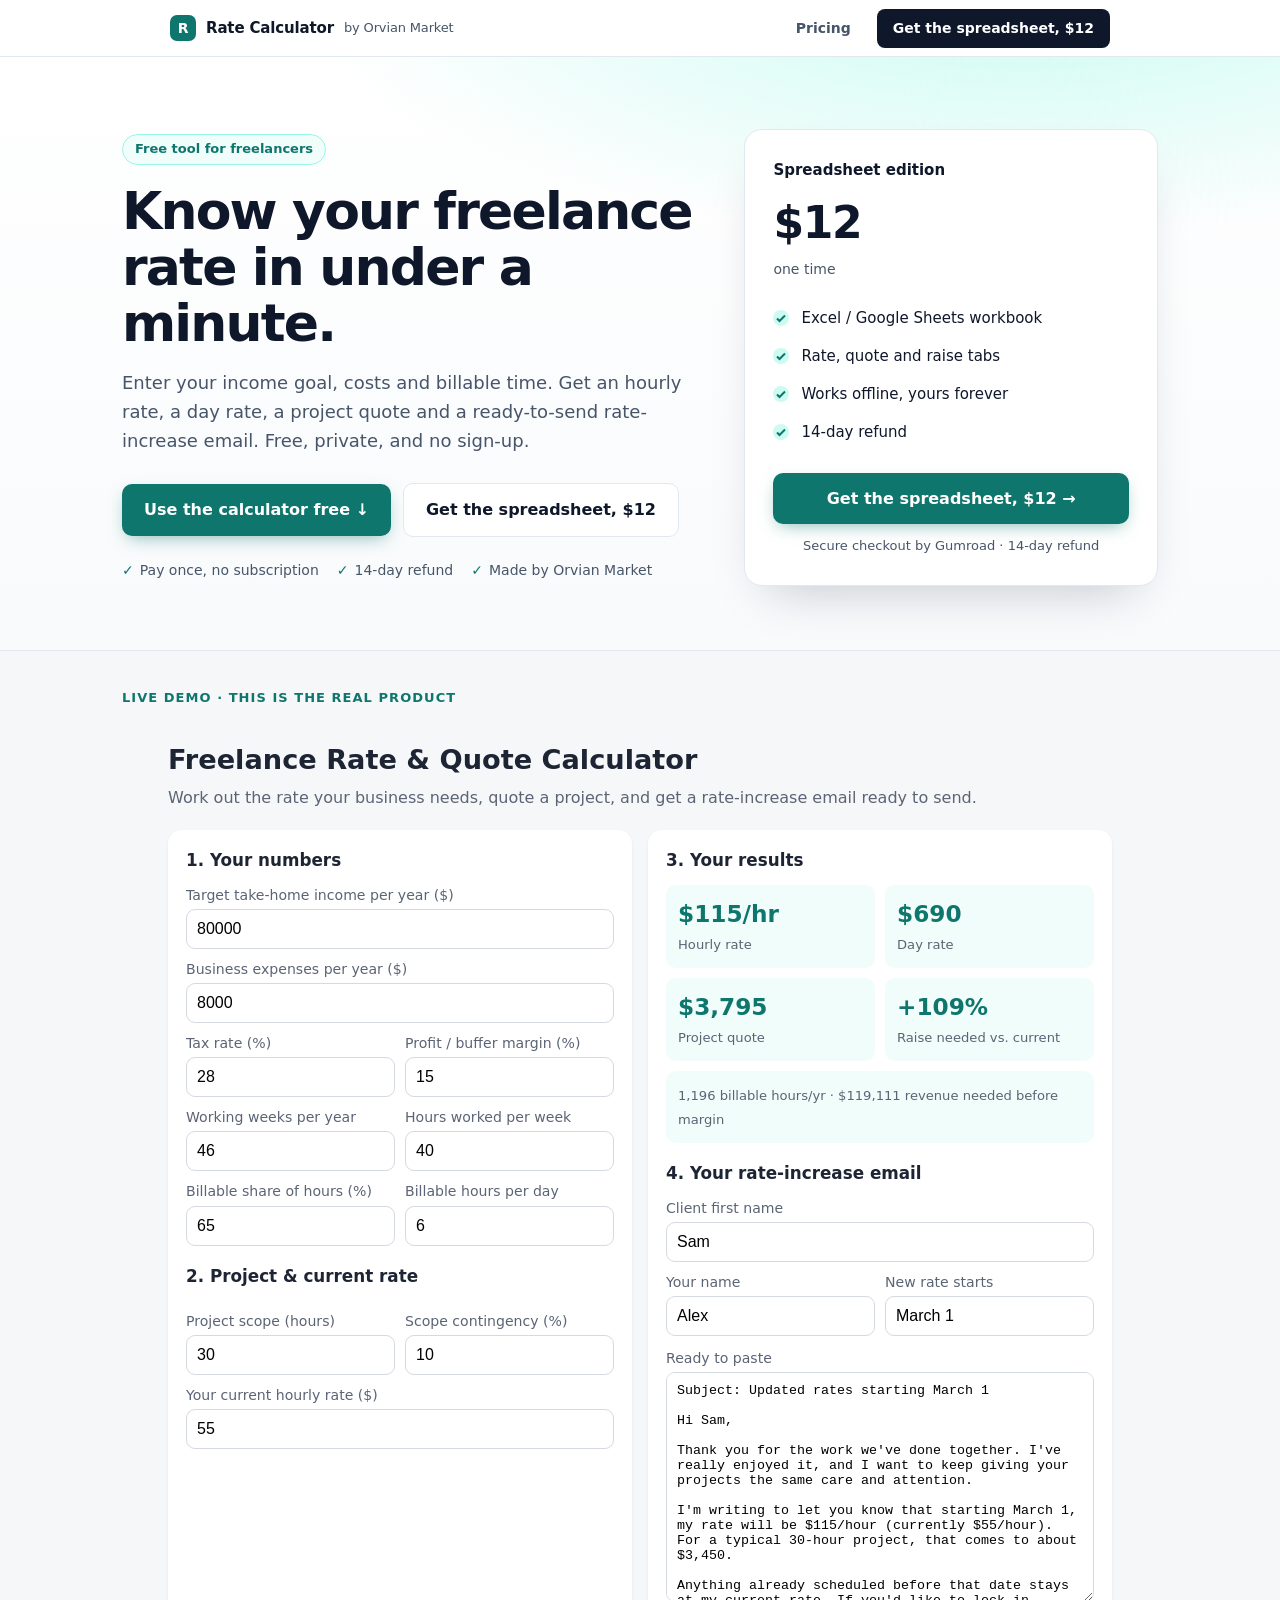
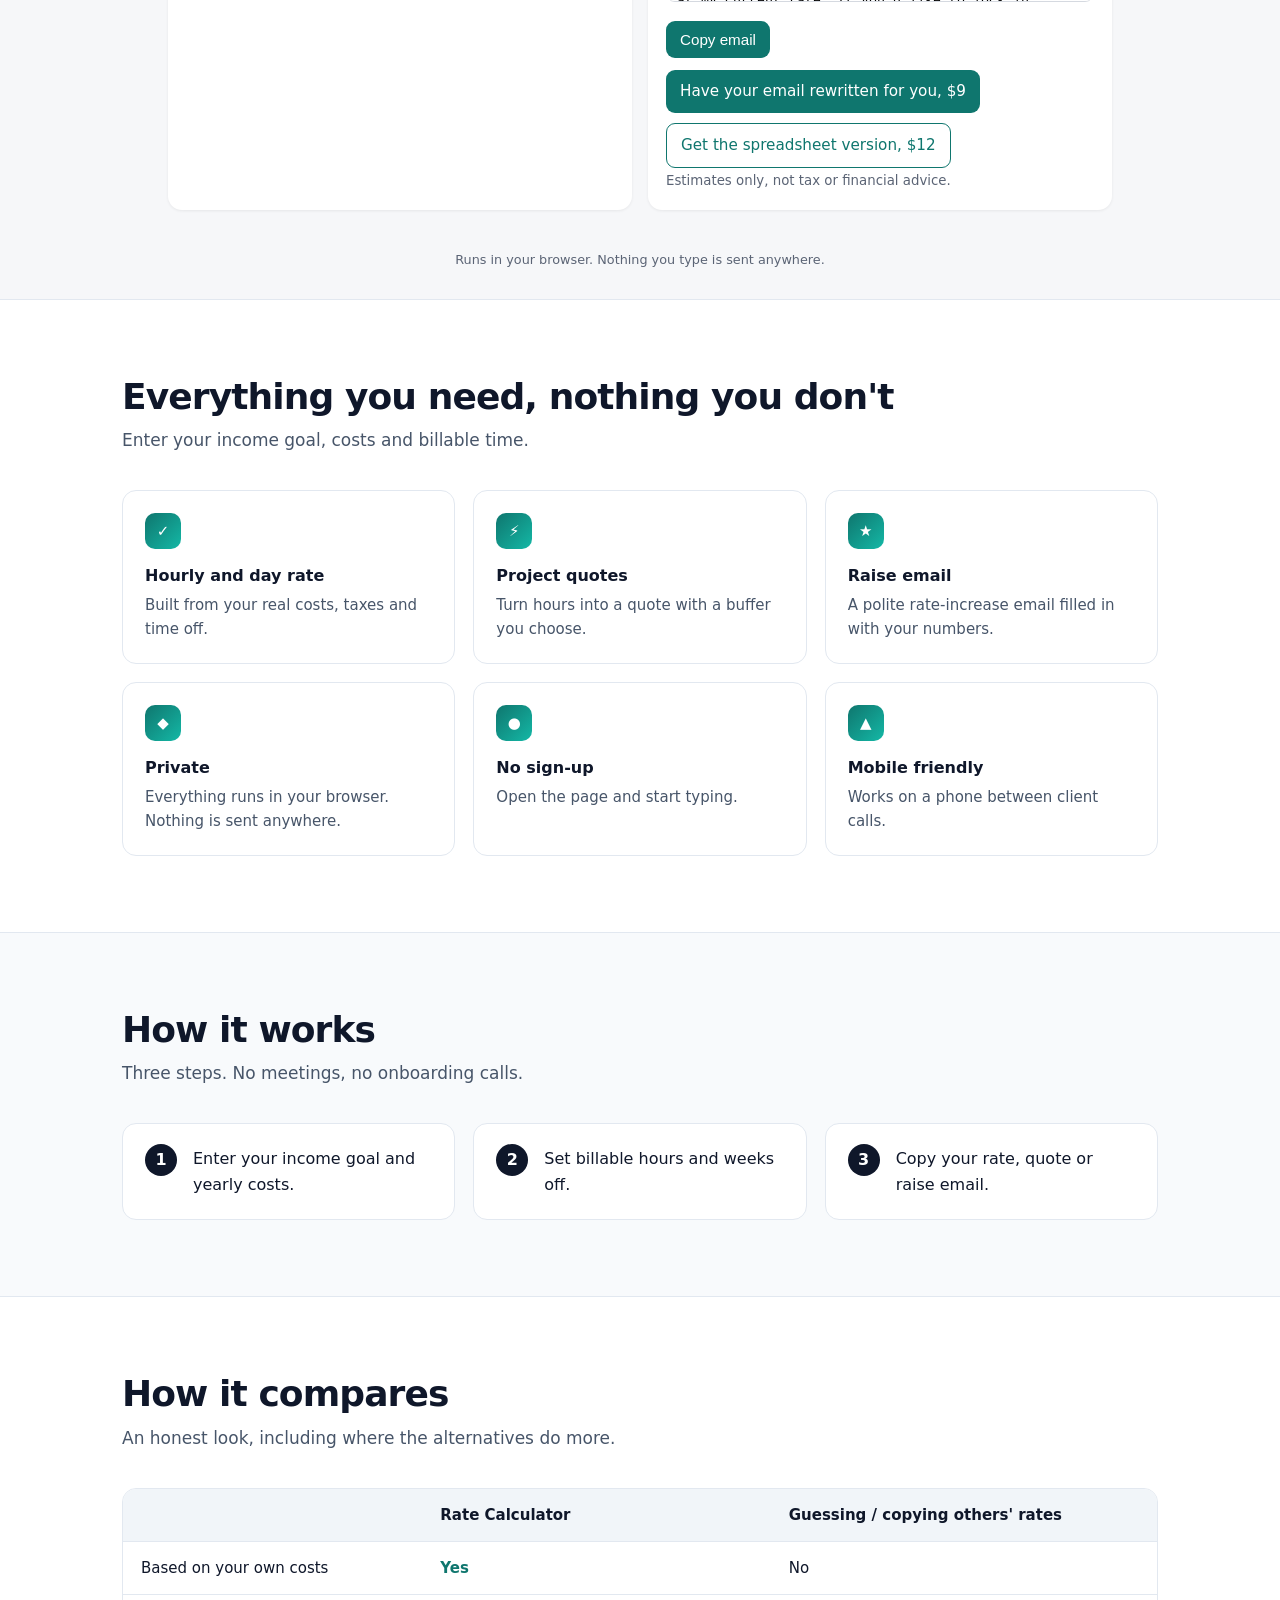
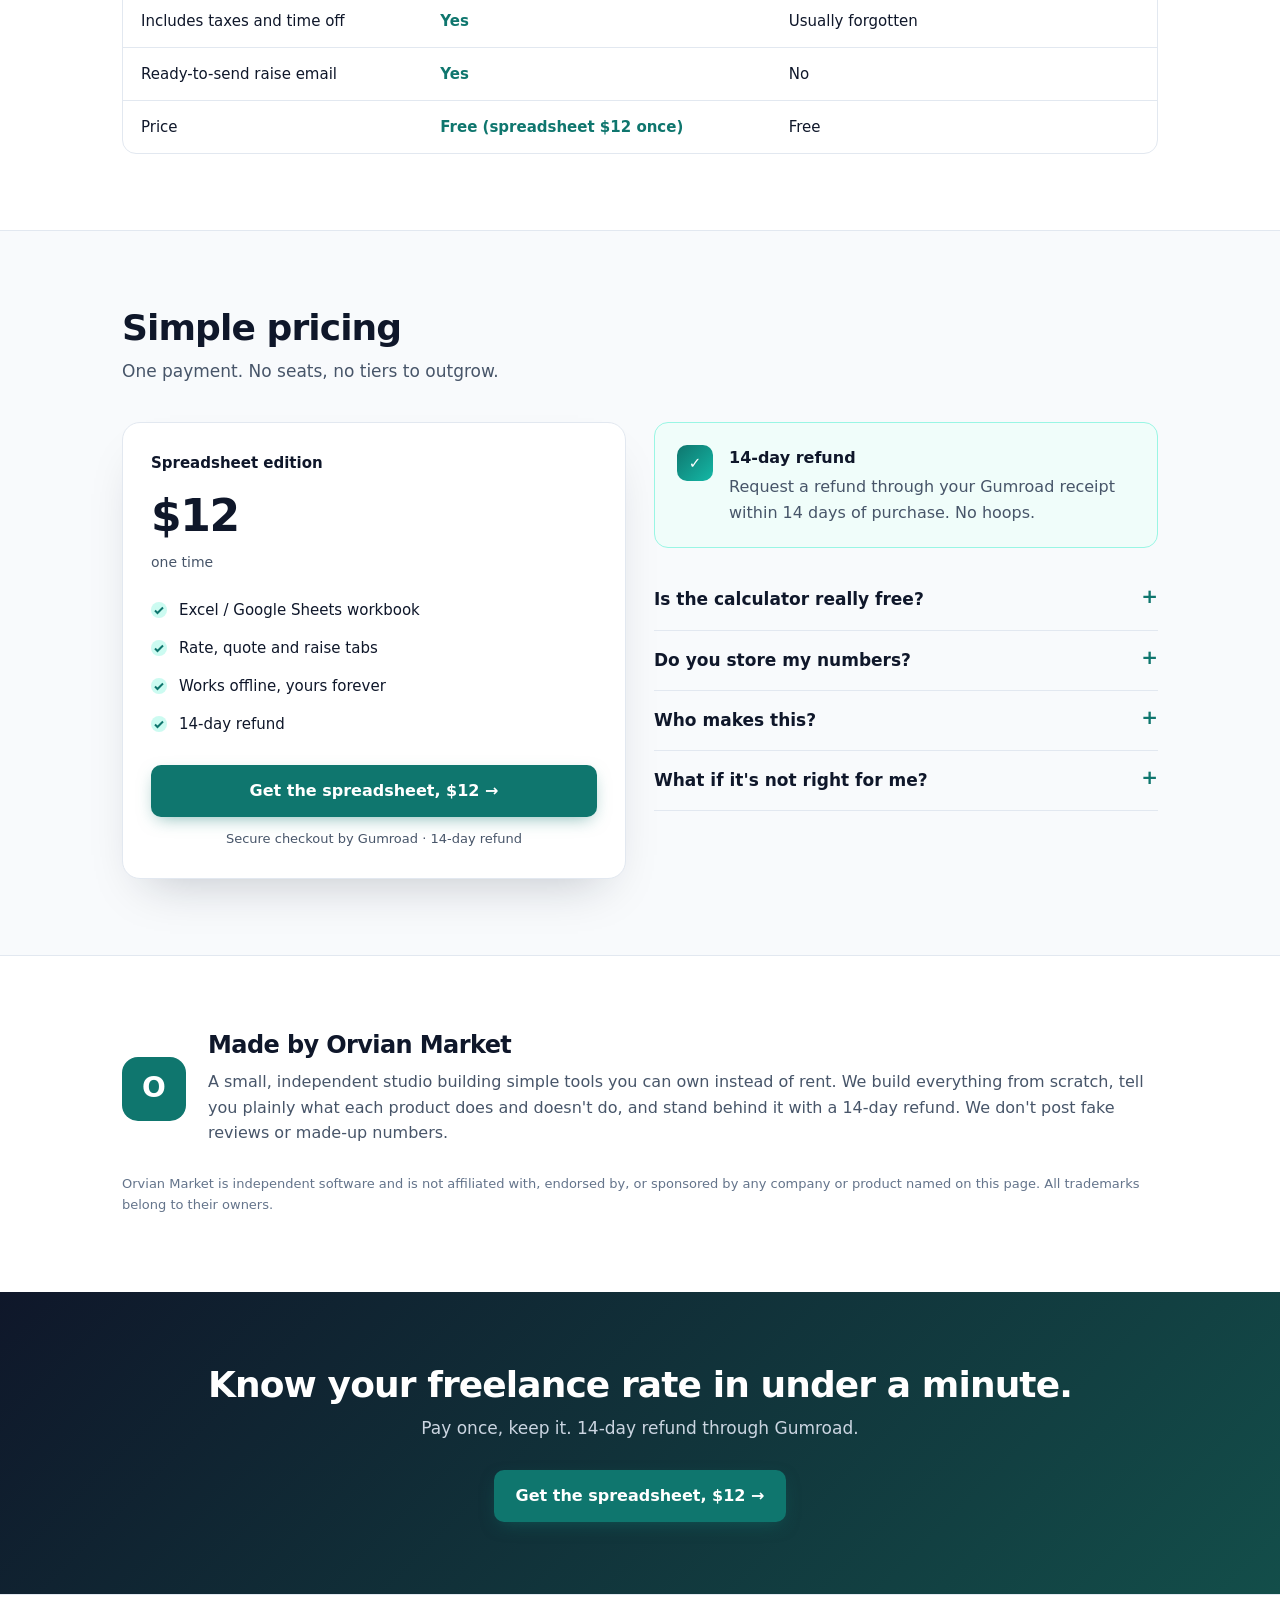
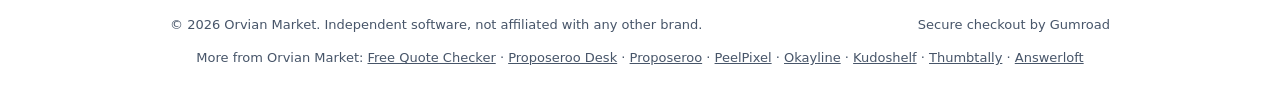
==== index.html @ ec7faf76 "QA: canonical/og/sitemap URLs -> https://orvianmarketplace.com (1/3)" ====
<!doctype html><html lang="en"><head><meta charset="utf-8"><meta name="viewport" content="width=device-width,initial-scale=1">
<title>Free Freelance Rate &amp; Quote Calculator | Orvian Market</title><meta property="og:image" content="https://orvianmarketplace.com/rate-calculator/assets/og.png"><meta property="og:image:width" content="1200"><meta property="og:image:height" content="630"><meta property="og:image:alt" content="Free Freelance Rate &amp; Quote Calculator | Orvian Market"><meta name="twitter:card" content="summary_large_image"><meta name="twitter:image" content="https://orvianmarketplace.com/rate-calculator/assets/og.png"><meta name="description" content="Work out your hourly rate, day rate and project quote from your real costs, plus a ready-to-send raise email. Free and private."><meta property="og:title" content="Free Freelance Rate &amp; Quote Calculator | Orvian Market"><meta property="og:description" content="Work out your hourly rate, day rate and project quote from your real costs, plus a ready-to-send raise email. Free and private.">
<style>
:root{--ink:#1d2433;--mute:#5b6475;--acc:#0f766e;--bg:#f6f7f9;--card:#fff}
*{box-sizing:border-box}body{margin:0;font:16px/1.5 system-ui,-apple-system,Segoe UI,Roboto,sans-serif;color:var(--ink);background:var(--bg)}
header{padding:28px 18px 8px;max-width:980px;margin:auto}h1{margin:0;font-size:1.7rem}header p{margin:.3rem 0 0;color:var(--mute)}
main{max-width:980px;margin:auto;padding:12px 18px 40px;display:grid;gap:16px;grid-template-columns:1fr 1fr}
@media(max-width:760px){main{grid-template-columns:1fr}}
section{background:var(--card);border-radius:14px;padding:18px;box-shadow:0 1px 3px #0001}
h2{font-size:1.05rem;margin:0 0 12px}label{display:block;font-size:.88rem;color:var(--mute);margin:10px 0 3px}
input{width:100%;padding:10px;border:1px solid #d5d9e0;border-radius:9px;font-size:1rem}
.row{display:grid;grid-template-columns:1fr 1fr;gap:10px}
.out{display:grid;grid-template-columns:1fr 1fr;gap:10px}.kpi{background:#f0fdfa;border-radius:10px;padding:12px}
.kpi b{display:block;font-size:1.45rem;color:var(--acc)}.kpi span{font-size:.82rem;color:var(--mute)}
.wide{grid-column:1/-1}textarea{width:100%;min-height:230px;padding:10px;border:1px solid #d5d9e0;border-radius:9px;font:14px/1.45 inherit}
button,.cta{background:var(--acc);color:#fff;border:0;border-radius:9px;padding:10px 14px;font-size:.95rem;cursor:pointer;text-decoration:none;display:inline-block}
.cta.alt{background:#fff;color:var(--acc);border:1px solid var(--acc)}.ctas{display:flex;gap:10px;flex-wrap:wrap;margin-top:12px}
small{color:var(--mute)}footer{text-align:center;color:var(--mute);font-size:.8rem;padding:0 18px 30px}
</style><link rel="icon" type="image/svg+xml" href="data:image/svg+xml,%3Csvg%20xmlns%3D%22http%3A//www.w3.org/2000/svg%22%20viewBox%3D%220%200%2064%2064%22%3E%3Crect%20width%3D%2264%22%20height%3D%2264%22%20rx%3D%2214%22%20fill%3D%22%230f766e%22/%3E%3Ctext%20x%3D%2232%22%20y%3D%2244%22%20font-family%3D%22Arial%2CHelvetica%2Csans-serif%22%20font-size%3D%2236%22%20font-weight%3D%22700%22%20fill%3D%22%23fff%22%20text-anchor%3D%22middle%22%3ER%3C/text%3E%3C/svg%3E"><style id="om-brand">
:root{--om-ink:#0f172a;--om-mute:#475569;--om-line:#e2e8f0;--om-acc:#0f766e;--om-bg:#f8fafc}
body{font-family:Inter,ui-sans-serif,system-ui,-apple-system,"Segoe UI",Roboto,sans-serif;-webkit-font-smoothing:antialiased;text-rendering:optimizeLegibility}
.om-bar{position:sticky;top:0;z-index:50;background:rgba(255,255,255,.94);backdrop-filter:saturate(1.4) blur(8px);border-bottom:1px solid var(--om-line)}
.om-in{max-width:980px;margin:0 auto;padding:0 20px}
.om-bar .om-in{display:flex;align-items:center;justify-content:space-between;height:56px;gap:12px}
.om-logo{display:flex;align-items:center;gap:10px;color:var(--om-ink);text-decoration:none;font-weight:700;font-size:15px;letter-spacing:-.01em}
.om-mark{width:26px;height:26px;border-radius:7px;background:var(--om-acc);color:#fff;display:grid;place-items:center;font-size:14px;font-weight:700}
.om-by{color:var(--om-mute);font-weight:500;font-size:13px}
.om-btn{display:inline-block;background:var(--om-ink);color:#fff!important;text-decoration:none;font-weight:600;font-size:14px;padding:9px 16px;border-radius:8px;white-space:nowrap}
.om-btn:hover{background:var(--om-acc)}
.om-trust{background:#fff;border-top:1px solid var(--om-line);margin-top:48px;padding:48px 0 8px;color:var(--om-ink)}
.om-callout{display:flex;flex-wrap:wrap;align-items:center;justify-content:space-between;gap:16px;border:1px solid var(--om-line);border-radius:14px;padding:24px 28px;background:var(--om-bg)}
.om-callout h2{margin:0 0 4px;font-size:20px;letter-spacing:-.015em}.om-callout p{margin:0;color:var(--om-mute)}
.om-grid{display:grid;grid-template-columns:repeat(auto-fit,minmax(220px,1fr));gap:24px;margin:32px 0}
.om-grid h3{font-size:14px;margin:0 0 6px;letter-spacing:.01em}.om-grid p{margin:0;color:var(--om-mute);font-size:14px;line-height:1.55}
.om-foot{border-top:1px solid var(--om-line);padding:20px 0 28px;color:var(--om-mute);font-size:13px;background:#fff}
.om-foot .om-in{display:flex;flex-wrap:wrap;justify-content:space-between;gap:8px}
@media(max-width:560px){.om-by{display:none}}
@media print{.om-bar,.om-trust,.om-foot{display:none!important}}
</style><style id="om-landing">
.om-x{--ink:#0f172a;--mute:#475569;--line:#e2e8f0;--acc:#0f766e;--acc2:#14b8a6;--bg:#f8fafc;font-family:Inter,ui-sans-serif,system-ui,-apple-system,"Segoe UI",Roboto,sans-serif;color:var(--ink);line-height:1.6;text-align:left;-webkit-font-smoothing:antialiased}
.om-x *{box-sizing:border-box}
.om-x .w{max-width:1080px;margin:0 auto;padding:0 22px}
.om-hero{background:radial-gradient(1200px 400px at 80% -10%,#ccfbf1 0,transparent 60%),linear-gradient(180deg,#fff,#f8fafc);border-bottom:1px solid var(--line);padding:72px 0 64px}
.om-hero .w{display:grid;grid-template-columns:1.25fr .9fr;gap:48px;align-items:center}
.om-eb{display:inline-block;font-size:13px;font-weight:600;color:var(--acc);background:#f0fdfa;border:1px solid #99f6e4;padding:4px 12px;border-radius:999px;margin:0 0 18px}
.om-x .om-h1{font-size:clamp(32px,5vw,52px);line-height:1.08;letter-spacing:-.035em;font-weight:800;margin:0 0 18px;color:var(--ink)}
.om-x .om-lead{font-size:18px;color:var(--mute);margin:0 0 28px;max-width:600px}
.om-ctas{display:flex;flex-wrap:wrap;gap:12px;align-items:center}
.om-x a.om-b1,.om-x a.om-b2{display:inline-flex;align-items:center;gap:8px;font-weight:650;font-size:16px;padding:13px 22px;border-radius:10px;text-decoration:none;transition:transform .15s,box-shadow .15s,background .15s}
.om-x a.om-b1{background:var(--acc);color:#fff;box-shadow:0 6px 18px -6px rgba(15,118,110,.55)}
.om-x a.om-b1:hover{background:#115e59;transform:translateY(-1px)}
.om-x a.om-b2{background:#fff;color:var(--ink);border:1px solid var(--line)}
.om-x a.om-b2:hover{border-color:#94a3b8}
.om-x a:focus-visible{outline:3px solid var(--acc2);outline-offset:2px}
.om-meta{display:flex;flex-wrap:wrap;gap:18px;margin-top:22px;font-size:14px;color:var(--mute)}
.om-meta span:before{content:"\2713";color:var(--acc);font-weight:800;margin-right:6px}
.om-card{background:#fff;border:1px solid var(--line);border-radius:18px;padding:28px;box-shadow:0 24px 48px -24px rgba(15,23,42,.25)}
.om-card .om-plan{font-weight:700;font-size:15px;margin:0}
.om-card .om-price{font-size:44px;font-weight:800;letter-spacing:-.03em;margin:6px 0 0}
.om-card .om-per{color:var(--mute);font-size:14px;margin:0 0 18px}
.om-x ul.om-ck{list-style:none;padding:0;margin:0 0 22px}
.om-x ul.om-ck li{padding:7px 0 7px 28px;position:relative;font-size:15px;border:0;display:block}
.om-x ul.om-ck li:before{content:"";position:absolute;left:0;top:11px;width:16px;height:16px;border-radius:50%;background:#ccfbf1 url("data:image/svg+xml,%3Csvg xmlns='http://www.w3.org/2000/svg' viewBox='0 0 16 16'%3E%3Cpath d='M4 8.5l2.5 2.5L12 5.5' fill='none' stroke='%230f766e' stroke-width='2'/%3E%3C/svg%3E") center/16px no-repeat}
.om-card a.om-b1{width:100%;justify-content:center}
.om-small{font-size:13px;color:var(--mute);margin:12px 0 0;text-align:center}
.om-demo-label{max-width:1080px;margin:40px auto 8px;padding:0 22px;font:600 13px/1 Inter,system-ui,sans-serif;letter-spacing:.08em;text-transform:uppercase;color:#0f766e}
.om-sec{padding:76px 0;border-top:1px solid var(--line);background:#fff}
.om-sec.alt{background:var(--bg)}
.om-x .om-h2{font-size:clamp(26px,3.4vw,36px);letter-spacing:-.025em;font-weight:800;margin:0 0 10px;line-height:1.15;color:var(--ink)}
.om-x .om-sub{color:var(--mute);font-size:17px;margin:0 0 36px;max-width:640px}
.om-fg{display:grid;grid-template-columns:repeat(3,1fr);gap:18px}
.om-f{background:#fff;border:1px solid var(--line);border-radius:14px;padding:22px}
.om-sec.alt .om-f{background:#fff}
.om-ic{width:36px;height:36px;border-radius:10px;background:linear-gradient(135deg,#0f766e,#14b8a6);color:#fff;display:grid;place-items:center;font-weight:800;margin-bottom:14px;font-size:15px}
.om-x .om-f b{display:block;font-size:16px;margin-bottom:4px;color:var(--ink)}
.om-x .om-f p{margin:0;color:var(--mute);font-size:15px}
.om-steps{display:grid;grid-template-columns:repeat(3,1fr);gap:18px;counter-reset:s}
.om-step{position:relative;padding:22px 22px 22px 70px;border-radius:14px;background:#fff;border:1px solid var(--line);font-size:16px}
.om-step:before{counter-increment:s;content:counter(s);position:absolute;left:22px;top:20px;width:32px;height:32px;border-radius:50%;background:var(--ink);color:#fff;display:grid;place-items:center;font-weight:700}
.om-x table.om-t{width:100%;border-collapse:separate;border-spacing:0;border:1px solid var(--line);border-radius:14px;overflow:hidden;background:#fff;font-size:15px;margin:0}
.om-x table.om-t th,.om-x table.om-t td{padding:14px 18px;border:0;border-bottom:1px solid var(--line);text-align:left;color:var(--ink);background:none}
.om-x table.om-t thead th{background:#f1f5f9;font-weight:700}
.om-x table.om-t td.us{color:var(--acc);font-weight:650}
.om-x table.om-t tr:last-child td{border-bottom:0}
.om-x .om-cmplink{margin:18px 0 0;font-size:15px}
.om-x .om-cmplink a{color:var(--acc);font-weight:650}
.om-price-wrap{display:grid;grid-template-columns:1fr 1fr;gap:28px;align-items:start}
.om-guar{display:flex;gap:16px;align-items:flex-start;background:#f0fdfa;border:1px solid #99f6e4;border-radius:14px;padding:22px}
.om-guar .om-ic{flex:none;margin:0}
.om-x details{border-bottom:1px solid var(--line);padding:16px 0}
.om-x summary{cursor:pointer;font-weight:650;font-size:17px;list-style:none;display:flex;justify-content:space-between;gap:12px;color:var(--ink)}
.om-x summary::-webkit-details-marker{display:none}
.om-x summary:after{content:"+";color:var(--acc);font-weight:800;font-size:20px;line-height:1}
.om-x details[open] summary:after{content:"\2212"}
.om-x details p{margin:10px 0 0;color:var(--mute)}
.om-maker{display:flex;gap:22px;align-items:center}
.om-mono{flex:none;width:64px;height:64px;border-radius:16px;background:var(--acc);color:#fff;display:grid;place-items:center;font-weight:800;font-size:28px}
.om-x .om-na{font-size:13px;color:#64748b;margin:28px 0 0}
.om-final{text-align:center;background:linear-gradient(135deg,#0f172a,#134e4a);color:#fff;padding:72px 0}
.om-x .om-final .om-h2{color:#fff}.om-x .om-final .om-sub{color:#cbd5e1;margin:0 auto 28px}
@media(max-width:860px){.om-hero .w,.om-price-wrap{grid-template-columns:1fr}.om-fg,.om-steps{grid-template-columns:1fr 1fr}}
@media(max-width:560px){.om-fg,.om-steps{grid-template-columns:1fr}.om-hero{padding:48px 0}}
@media(prefers-reduced-motion:reduce){.om-x a{transition:none}}
@media print{.om-x,.om-demo-label{display:none!important}}
</style></head><body><div class="om-bar"><div class="om-in"><a class="om-logo" href="./"><span class="om-mark">R</span>Rate Calculator <span class="om-by">by Orvian Market</span></a><a href="#om-pricing" style="margin-left:auto;margin-right:14px;color:#475569;text-decoration:none;font-size:14px;font-weight:600">Pricing</a><a class="om-btn" href="https://jhodges6.gumroad.com/l/lyrgdx?utm_source=calculator" target="_blank" rel="noopener">Get the spreadsheet, $12</a></div></div><!--om-hero--><div class="om-x"><div class="om-hero"><div class="w"><div><p class="om-eb">Free tool for freelancers</p><h2 class="om-h1">Know your freelance rate in under a minute.</h2><p class="om-lead">Enter your income goal, costs and billable time. Get an hourly rate, a day rate, a project quote and a ready-to-send rate-increase email. Free, private, and no sign-up.</p>
<div class="om-ctas"><a class="om-b1" href="#om-demo">Use the calculator free &darr;</a><a class="om-b2" href="https://jhodges6.gumroad.com/l/lyrgdx?utm_source=calculator" target="_blank" rel="noopener">Get the spreadsheet, $12</a></div>
<div class="om-meta"><span>Pay once, no subscription</span><span>14-day refund</span><span>Made by Orvian Market</span></div></div><div class="om-card" aria-label="Pricing"><p class="om-plan">Spreadsheet edition</p><p class="om-price">$12</p><p class="om-per">one time</p><ul class="om-ck"><li>Excel / Google Sheets workbook</li><li>Rate, quote and raise tabs</li><li>Works offline, yours forever</li><li>14-day refund</li></ul><a class="om-b1" href="https://jhodges6.gumroad.com/l/lyrgdx?utm_source=calculator" target="_blank" rel="noopener">Get the spreadsheet, $12 &rarr;</a><p class="om-small">Secure checkout by Gumroad · 14-day refund</p></div></div></div></div>
<p class="om-demo-label" id="om-demo">Live demo &middot; this is the real product</p><!--/om-hero-->
<header><h1>Freelance Rate &amp; Quote Calculator</h1><p>Work out the rate your business needs, quote a project, and get a rate-increase email ready to send.</p></header>
<main>
<section><h2>1. Your numbers</h2>
<label for="income">Target take-home income per year ($)</label><input id="income" type="number" value="80000">
<label for="expenses">Business expenses per year ($)</label><input id="expenses" type="number" value="8000">
<div class="row"><div><label for="tax">Tax rate (%)</label><input id="tax" type="number" value="28"></div>
<div><label for="margin">Profit / buffer margin (%)</label><input id="margin" type="number" value="15"></div></div>
<div class="row"><div><label for="weeks">Working weeks per year</label><input id="weeks" type="number" value="46"></div>
<div><label for="hpw">Hours worked per week</label><input id="hpw" type="number" value="40"></div></div>
<div class="row"><div><label for="bill">Billable share of hours (%)</label><input id="bill" type="number" value="65"></div>
<div><label for="day">Billable hours per day</label><input id="day" type="number" value="6"></div></div>
<h2 style="margin-top:18px">2. Project &amp; current rate</h2>
<div class="row"><div><label for="scope">Project scope (hours)</label><input id="scope" type="number" value="30"></div>
<div><label for="contingency">Scope contingency (%)</label><input id="contingency" type="number" value="10"></div></div>
<label for="current">Your current hourly rate ($)</label><input id="current" type="number" value="55">
</section>
<section><h2>3. Your results</h2>
<div class="out">
<div class="kpi"><b id="oHourly">–</b><span>Hourly rate</span></div>
<div class="kpi"><b id="oDay">–</b><span>Day rate</span></div>
<div class="kpi"><b id="oQuote">–</b><span>Project quote</span></div>
<div class="kpi"><b id="oRaise">–</b><span>Raise needed vs. current</span></div>
<div class="kpi wide"><span id="oDetail"></span></div></div>
<h2 style="margin-top:18px">4. Your rate-increase email</h2>
<label for="cname">Client first name</label><input id="cname" value="Sam">
<div class="row"><div><label for="yname">Your name</label><input id="yname" value="Alex"></div>
<div><label for="eff">New rate starts</label><input id="eff" value="March 1"></div></div>
<label for="email" style="margin-top:12px">Ready to paste</label><textarea id="email" readonly></textarea>
<div class="ctas"><button id="copy">Copy email</button></div>
<div class="ctas">
<a class="cta" id="ctaFiverr" href="https://jhodges6.gumroad.com/l/pckinc?utm_source=calculator" target="_blank" rel="noopener">Have your email rewritten for you, $9</a>
<a class="cta alt" id="ctaSheet" href="https://jhodges6.gumroad.com/l/lyrgdx?utm_source=calculator" target="_blank" rel="noopener">Get the spreadsheet version, $12</a></div>
<small>Estimates only, not tax or financial advice.</small>
</section></main>
<footer>Runs in your browser. Nothing you type is sent anywhere.</footer>
<script>
const $=id=>document.getElementById(id), v=id=>parseFloat($(id).value)||0;
const money=n=>isFinite(n)?'$'+Math.round(n).toLocaleString('en-US'):'–';
function calc(i){
  const billableHours=i.weeks*i.hpw*(i.bill/100);
  const t=Math.min(i.tax,95)/100;
  const gross=(i.income/(1-t))+i.expenses;          // pre-tax revenue needed (expenses are deductible)
  const hourly=billableHours>0?gross/billableHours*(1+i.margin/100):NaN;
  const day=hourly*i.day;
  const quote=hourly*i.scope*(1+i.contingency/100);
  const raise=i.current>0?(hourly/i.current-1)*100:NaN;
  return {billableHours,gross,hourly,day,quote,raise};
}
function render(){
  const i={income:v('income'),expenses:v('expenses'),tax:v('tax'),margin:v('margin'),weeks:v('weeks'),hpw:v('hpw'),bill:v('bill'),day:v('day'),scope:v('scope'),contingency:v('contingency'),current:v('current')};
  const r=calc(i), h=Math.ceil(r.hourly);
  $('oHourly').textContent=isFinite(h)?'$'+h+'/hr':'–';$('oDay').textContent=money(h*i.day);
  $('oQuote').textContent=money(h*i.scope*(1+i.contingency/100));
  $('oRaise').textContent=(i.current>0&&isFinite(h))?((h/i.current-1)*100>0?'+':'')+((h/i.current-1)*100).toFixed(0)+'%':'–';
  $('oDetail').textContent=`${Math.round(r.billableHours).toLocaleString()} billable hours/yr · ${money(r.gross)} revenue needed before margin`;
  const nr=Math.max(h,Math.round(i.current));
  $('email').value=`Subject: Updated rates starting ${$('eff').value}

Hi ${$('cname').value},

Thank you for the work we've done together. I've really enjoyed it, and I want to keep giving your projects the same care and attention.

I'm writing to let you know that starting ${$('eff').value}, my rate will be $${nr}/hour (currently $${Math.round(i.current)}/hour). For a typical ${i.scope}-hour project, that comes to about ${money(nr*i.scope)}.

Anything already scheduled before that date stays at my current rate. If you'd like to lock in upcoming work, or talk about a monthly arrangement, just reply and we'll sort it out.

Thanks again. I'm looking forward to what's next.

Best,
${$('yname').value}`;
}
document.querySelectorAll('input').forEach(e=>e.addEventListener('input',render));
$('copy').onclick=()=>{navigator.clipboard.writeText($('email').value);$('copy').textContent='Copied!';setTimeout(()=>$('copy').textContent='Copy email',1500)};
render(); window.calc=calc;
</script><!--om-body--><div class="om-x">
<div class="om-sec"><div class="w"><h2 class="om-h2">Everything you need, nothing you don't</h2><p class="om-sub">Enter your income goal, costs and billable time.</p><div class="om-fg"><div class="om-f"><div class="om-ic" aria-hidden="true">✓</div><b>Hourly and day rate</b><p>Built from your real costs, taxes and time off.</p></div><div class="om-f"><div class="om-ic" aria-hidden="true">⚡</div><b>Project quotes</b><p>Turn hours into a quote with a buffer you choose.</p></div><div class="om-f"><div class="om-ic" aria-hidden="true">★</div><b>Raise email</b><p>A polite rate-increase email filled in with your numbers.</p></div><div class="om-f"><div class="om-ic" aria-hidden="true">◆</div><b>Private</b><p>Everything runs in your browser. Nothing is sent anywhere.</p></div><div class="om-f"><div class="om-ic" aria-hidden="true">●</div><b>No sign-up</b><p>Open the page and start typing.</p></div><div class="om-f"><div class="om-ic" aria-hidden="true">▲</div><b>Mobile friendly</b><p>Works on a phone between client calls.</p></div></div></div></div>
<div class="om-sec alt"><div class="w"><h2 class="om-h2">How it works</h2><p class="om-sub">Three steps. No meetings, no onboarding calls.</p><div class="om-steps"><div class="om-step">Enter your income goal and yearly costs.</div><div class="om-step">Set billable hours and weeks off.</div><div class="om-step">Copy your rate, quote or raise email.</div></div></div></div>
<div class="om-sec"><div class="w"><h2 class="om-h2">How it compares</h2><p class="om-sub">An honest look, including where the alternatives do more.</p>
<table class="om-t"><thead><tr><th scope="col"></th><th scope="col">Rate Calculator</th><th scope="col">Guessing / copying others&#x27; rates</th></tr></thead><tbody><tr><td>Based on your own costs</td><td class=us>Yes</td><td>No</td></tr><tr><td>Includes taxes and time off</td><td class=us>Yes</td><td>Usually forgotten</td></tr><tr><td>Ready-to-send raise email</td><td class=us>Yes</td><td>No</td></tr><tr><td>Price</td><td class=us>Free (spreadsheet $12 once)</td><td>Free</td></tr></tbody></table></div></div>
<div class="om-sec alt" id="om-pricing"><div class="w"><h2 class="om-h2">Simple pricing</h2><p class="om-sub">One payment. No seats, no tiers to outgrow.</p><div class="om-price-wrap"><div class="om-card" aria-label="Pricing"><p class="om-plan">Spreadsheet edition</p><p class="om-price">$12</p><p class="om-per">one time</p><ul class="om-ck"><li>Excel / Google Sheets workbook</li><li>Rate, quote and raise tabs</li><li>Works offline, yours forever</li><li>14-day refund</li></ul><a class="om-b1" href="https://jhodges6.gumroad.com/l/lyrgdx?utm_source=calculator" target="_blank" rel="noopener">Get the spreadsheet, $12 &rarr;</a><p class="om-small">Secure checkout by Gumroad · 14-day refund</p></div>
<div><div class="om-guar"><div class="om-ic" aria-hidden="true">✓</div><div><b>14-day refund</b><p style="margin:4px 0 0;color:#475569">Request a refund through your Gumroad receipt within 14 days of purchase. No hoops.</p></div></div>
<div style="margin-top:22px"><details><summary>Is the calculator really free?</summary><p>Yes. The web calculator is free with no account. The $12 spreadsheet is optional, for people who want it in Excel or Google Sheets.</p></details><details><summary>Do you store my numbers?</summary><p>No. The calculation runs in your browser and nothing is sent to a server.</p></details><details><summary>Who makes this?</summary><p>Orvian Market, a small independent software studio.</p></details><details><summary>What if it&#x27;s not right for me?</summary><p>Request a refund through your Gumroad receipt within 14 days of purchase. No hoops.</p></details></div></div></div></div></div>
<div class="om-sec"><div class="w"><div class="om-maker"><div class="om-mono" aria-hidden="true">O</div><div><h2 class="om-h2" style="font-size:24px">Made by Orvian Market</h2><p style="margin:0;color:#475569">A small, independent studio building simple tools you can own instead of rent. We build everything from scratch, tell you plainly what each product does and doesn't do, and stand behind it with a 14-day refund. We don't post fake reviews or made-up numbers.</p></div></div><p class="om-na">Orvian Market is independent software and is not affiliated with, endorsed by, or sponsored by any company or product named on this page. All trademarks belong to their owners.</p></div></div>
<div class="om-final"><div class="w"><h2 class="om-h2">Know your freelance rate in under a minute.</h2><p class="om-sub">Pay once, keep it. 14-day refund through Gumroad.</p><div class="om-ctas" style="justify-content:center"><a class="om-b1" href="https://jhodges6.gumroad.com/l/lyrgdx?utm_source=calculator" target="_blank" rel="noopener">Get the spreadsheet, $12 &rarr;</a></div></div></div>
</div><script type="application/ld+json">{"@context": "https://schema.org", "@type": "FAQPage", "mainEntity": [{"@type": "Question", "name": "Is the calculator really free?", "acceptedAnswer": {"@type": "Answer", "text": "Yes. The web calculator is free with no account. The $12 spreadsheet is optional, for people who want it in Excel or Google Sheets."}}, {"@type": "Question", "name": "Do you store my numbers?", "acceptedAnswer": {"@type": "Answer", "text": "No. The calculation runs in your browser and nothing is sent to a server."}}, {"@type": "Question", "name": "Who makes this?", "acceptedAnswer": {"@type": "Answer", "text": "Orvian Market, a small independent software studio."}}]}</script><!--/om-body--><footer class="om-foot"><div class="om-in"><span>&copy; 2026 Orvian Market. Independent software, not affiliated with any other brand.</span><span>Secure checkout by Gumroad</span><nav class="om-more" aria-label="More from Orvian Market" style="width:100%;margin-top:6px">More from Orvian Market: <a href="quote-checker/" style="color:inherit">Free Quote Checker</a> · <a href="https://orvianmarketplace.com/rate-calculator/desk/" style="color:inherit">Proposeroo Desk</a> · <a href="https://orvianmarketplace.com/proposeroo/" style="color:inherit">Proposeroo</a> · <a href="https://orvianmarketplace.com/peelpixel/" style="color:inherit">PeelPixel</a> · <a href="https://orvianmarketplace.com/okayline-demo/" style="color:inherit">Okayline</a> · <a href="https://orvianmarketplace.com/kudoshelf-demo/" style="color:inherit">Kudoshelf</a> · <a href="https://orvianmarketplace.com/thumbtally-demo/" style="color:inherit">Thumbtally</a> · <a href="https://orvianmarketplace.com/answerloft-demo/" style="color:inherit">Answerloft</a></nav></div></footer></body></html>
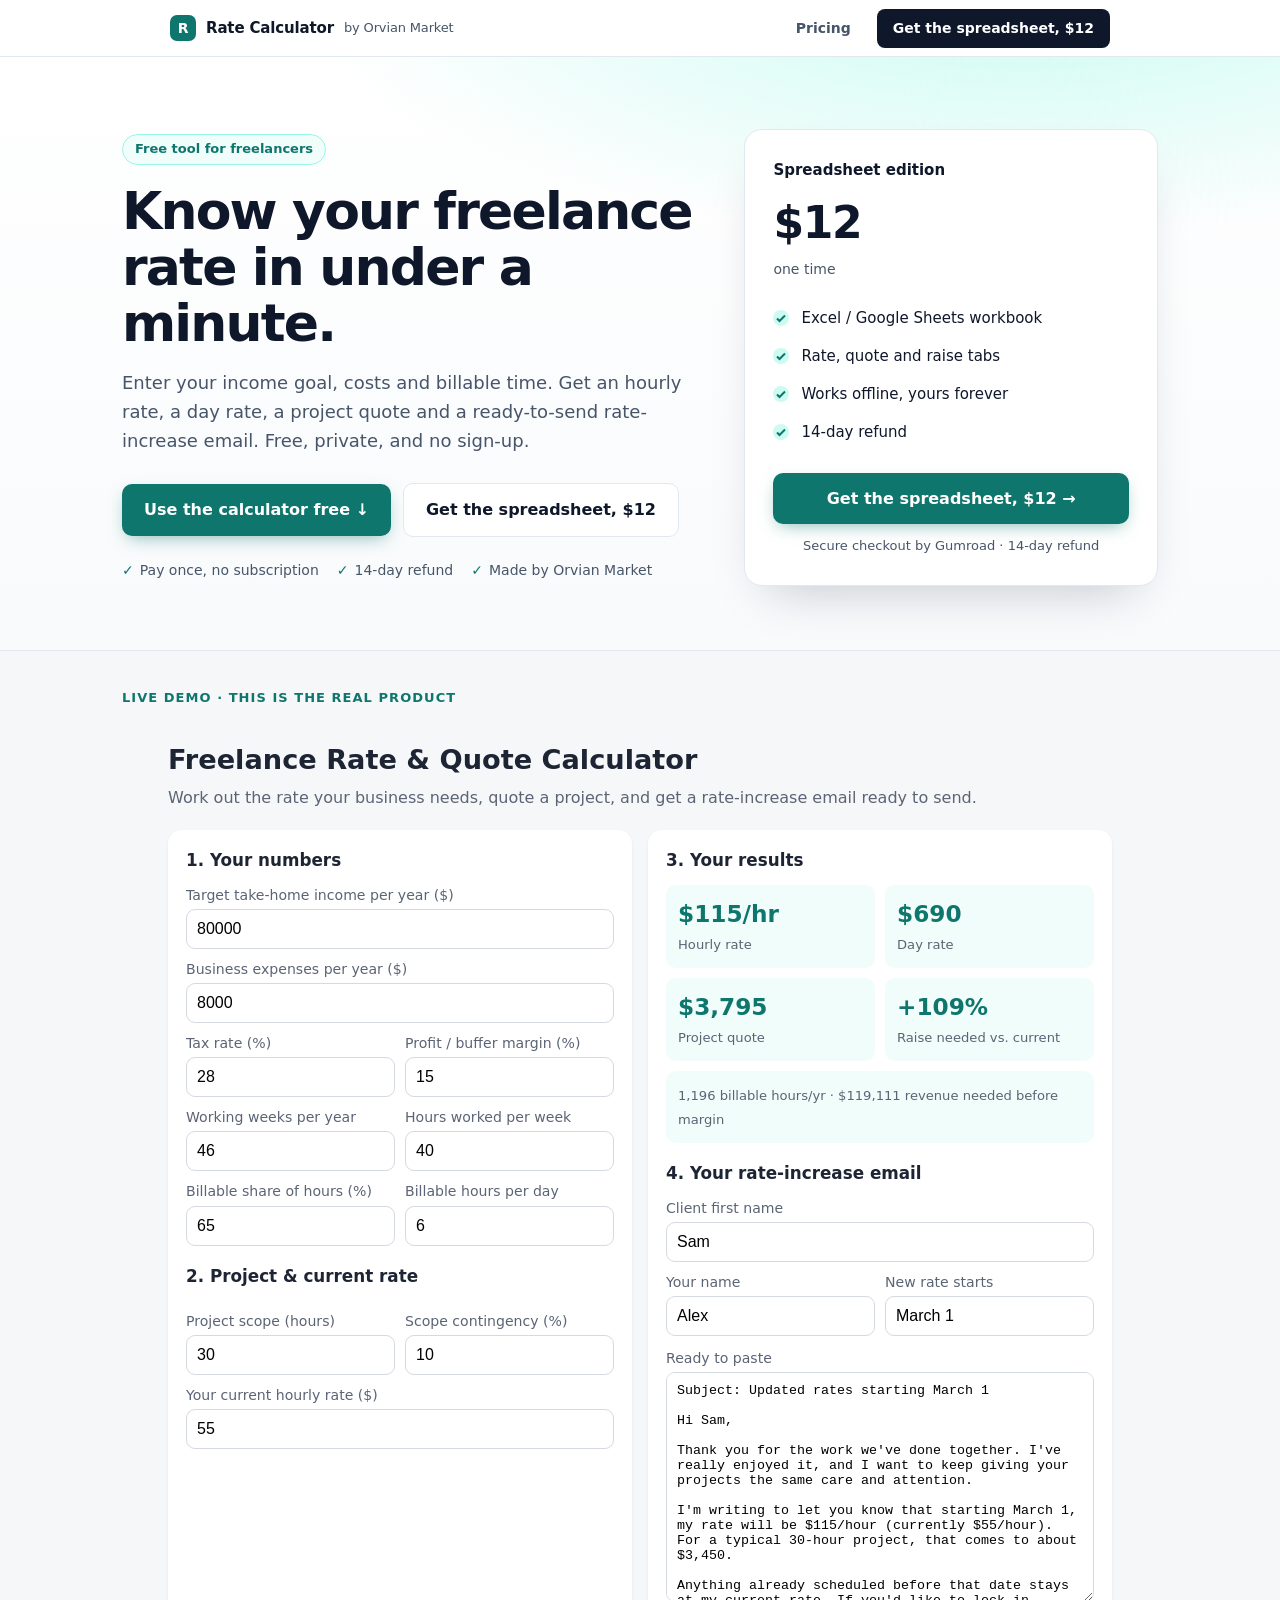
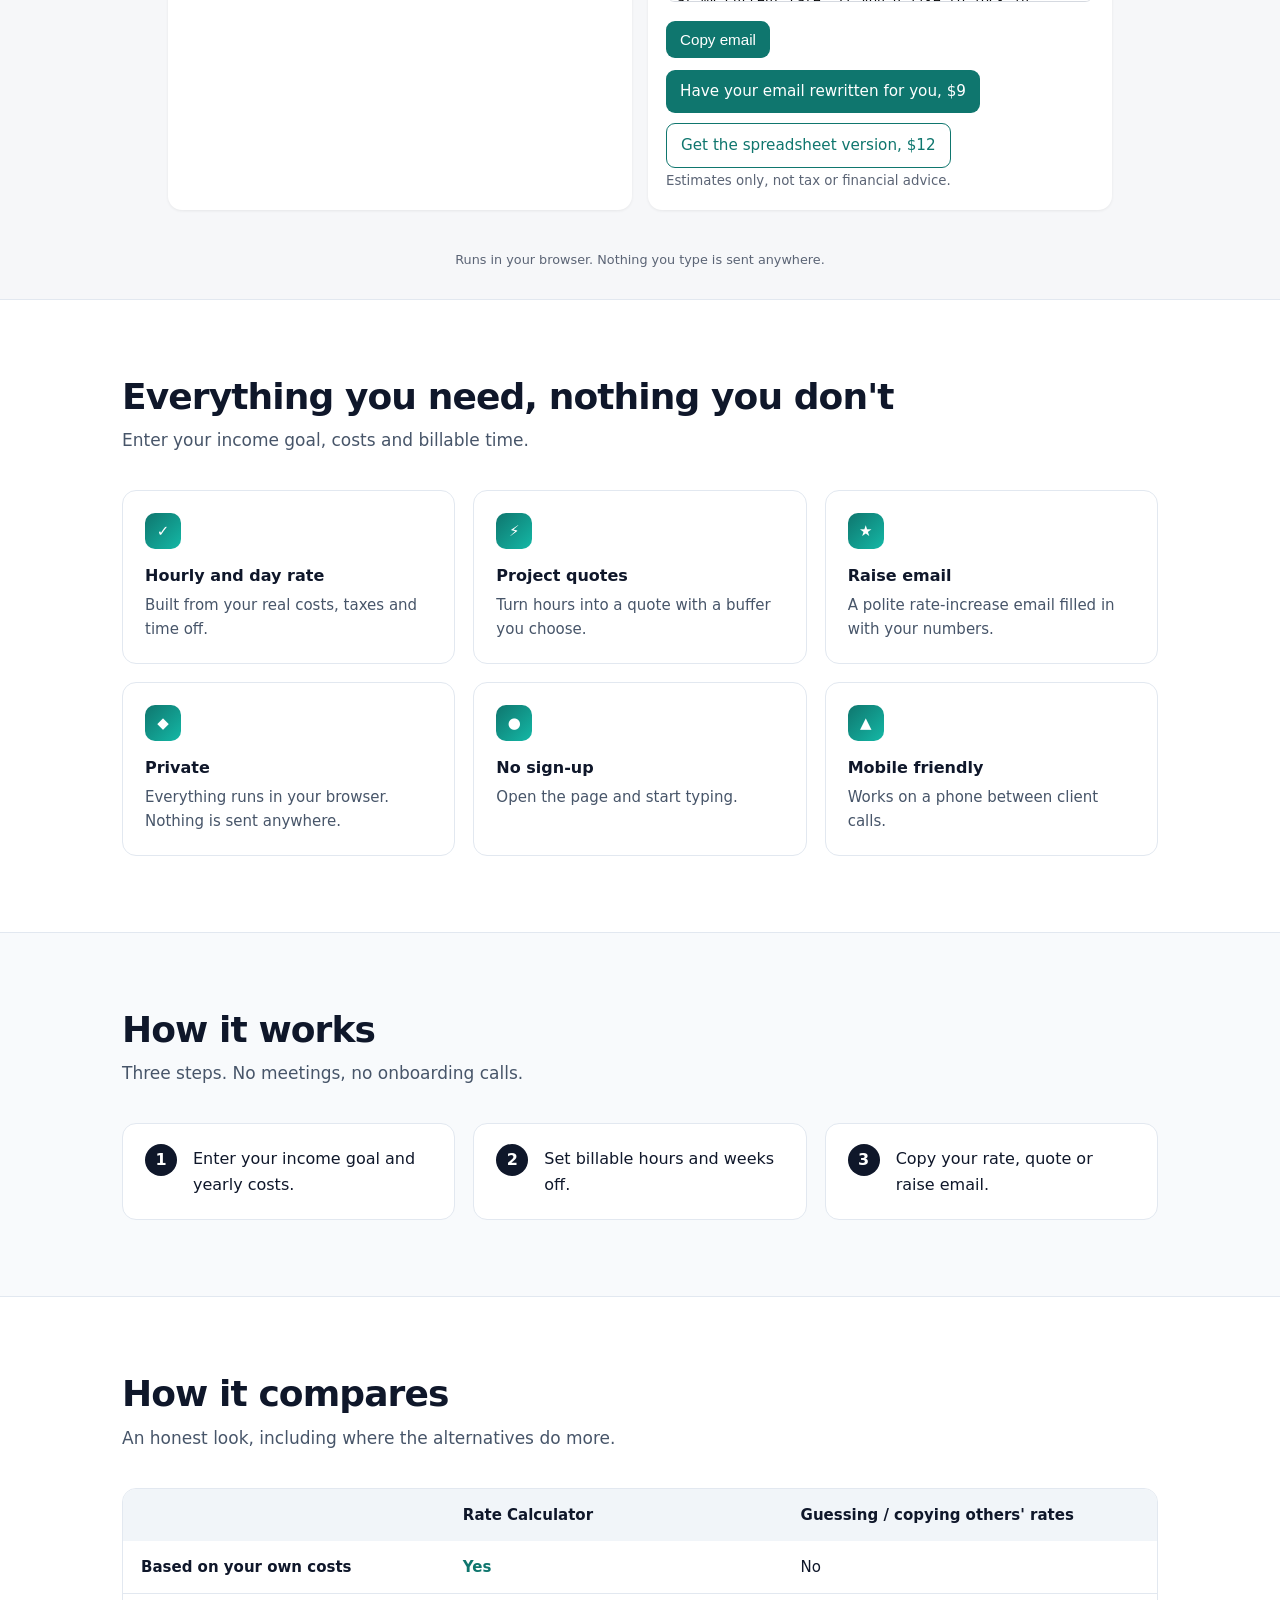
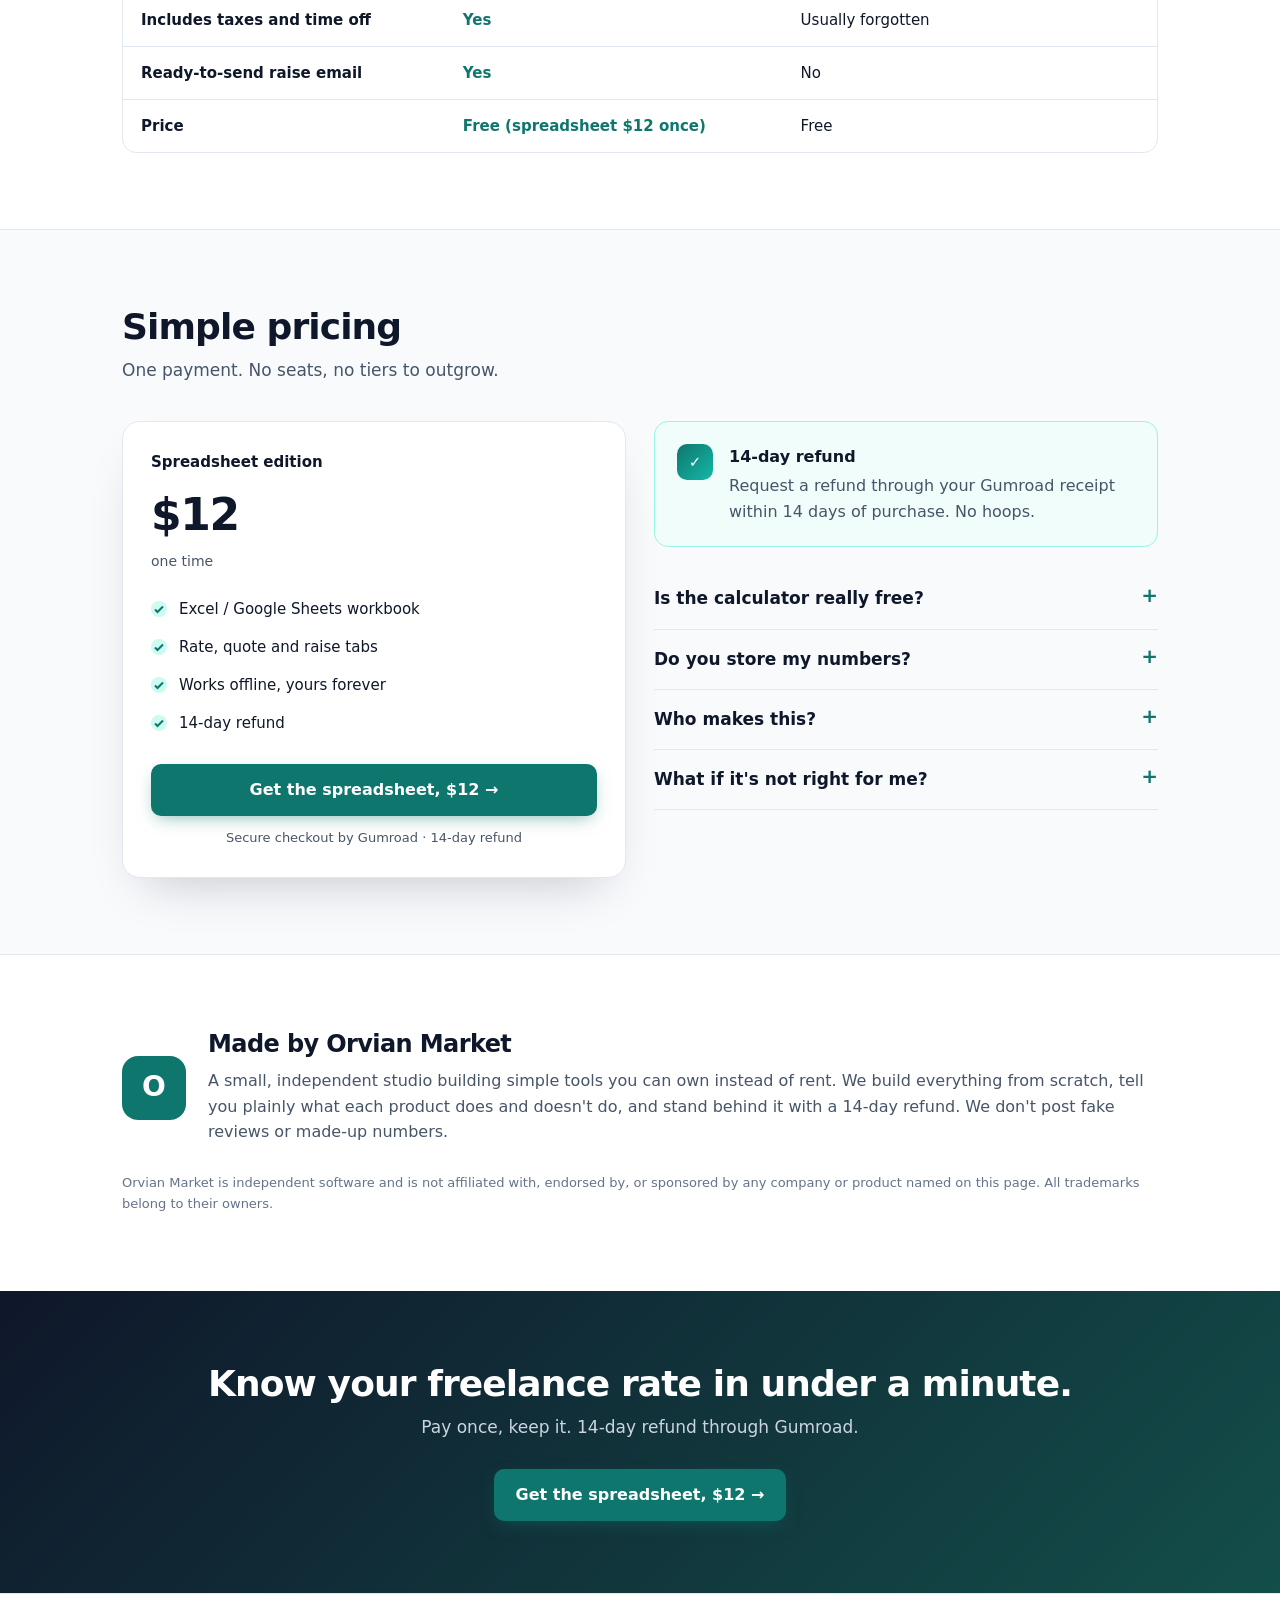
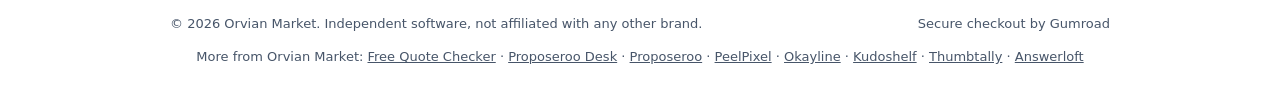
==== commit 3667e851: "a11y: table row headers, Desk nav role fix (1/2)" ====
--- a/index.html
+++ b/index.html
@@ -1,5 +1,13 @@
-<!doctype html><html lang="en"><head><meta charset="utf-8"><meta name="viewport" content="width=device-width,initial-scale=1">
-<title>Free Freelance Rate &amp; Quote Calculator | Orvian Market</title><meta property="og:image" content="https://orvianmarketplace.com/rate-calculator/assets/og.png"><meta property="og:image:width" content="1200"><meta property="og:image:height" content="630"><meta property="og:image:alt" content="Free Freelance Rate &amp; Quote Calculator | Orvian Market"><meta name="twitter:card" content="summary_large_image"><meta name="twitter:image" content="https://orvianmarketplace.com/rate-calculator/assets/og.png"><meta name="description" content="Work out your hourly rate, day rate and project quote from your real costs, plus a ready-to-send raise email. Free and private."><meta property="og:title" content="Free Freelance Rate &amp; Quote Calculator | Orvian Market"><meta property="og:description" content="Work out your hourly rate, day rate and project quote from your real costs, plus a ready-to-send raise email. Free and private.">
+<!doctype html><html lang="en"><head><meta charset="utf-8">
+<!-- Google tag (gtag.js) -->
+<script async src="https://www.googletagmanager.com/gtag/js?id=G-F3QH6E9QR7"></script>
+<script>window.dataLayer=window.dataLayer||[];function gtag(){dataLayer.push(arguments);}gtag('js',new Date());gtag('config','G-F3QH6E9QR7');
+document.addEventListener('click',function(e){var a=e.target&&e.target.closest?e.target.closest('a[href*="gumroad.com"]'):null;if(!a)return;var m=a.href.match(/\/l\/([^\/?#]+)/),s=m?m[1]:'';var N={"answerloft":"Answerloft","bcmhvk":"Okayline","bjkyj":"Thumbtally","ekunvc":"Proposeroo Team","ijsmuq":"PeelPixel Pro","kzjcwp":"Proposeroo Pro","lyrgdx":"Rate Calculator Spreadsheet","pckinc":"Rate-Raise Email Rewrite","kudoshelf":"Kudoshelf","proposeroo-desk":"Proposeroo Desk","proposeroo-desk-team":"Proposeroo Desk Team","ctitql":"Freelance Rate Pack","jtocar":"Client OS","vwxgu":"Prompt Pack","oellyq":"Budget Template","bffum":"Rate Mini (free)","mceana":"Freelancer Toolkit Bundle","nqpwfg":"Raise Emails (free)"};gtag('event','buy_click',{product_name:a.getAttribute('data-product')||N[s]||s||'gumroad',product_slug:s,link_url:a.href,link_text:(a.textContent||'').trim().slice(0,80),transport_type:'beacon'});},true);</script>
+<meta name="viewport" content="width=device-width,initial-scale=1">
+<title>Free Freelance Rate &amp; Quote Calculator | Orvian Market</title><meta property="og:image" content="https://orvianmarketplace.com/rate-calculator/assets/og.png"><meta property="og:image:width" content="1200"><meta property="og:image:height" content="630"><meta property="og:image:alt" content="Free Freelance Rate &amp; Quote Calculator | Orvian Market"><meta name="twitter:card" content="summary_large_image"><meta name="twitter:image" content="https://orvianmarketplace.com/rate-calculator/assets/og.png"><meta name="description" content="Work out your hourly rate, day rate and project quote from your real costs, plus a ready-to-send raise email. Free and private."><link rel="canonical" href="https://orvianmarketplace.com/rate-calculator/">
+<meta property="og:url" content="https://orvianmarketplace.com/rate-calculator/">
+<meta property="og:type" content="website">
+<meta property="og:title" content="Free Freelance Rate &amp; Quote Calculator | Orvian Market"><meta property="og:description" content="Work out your hourly rate, day rate and project quote from your real costs, plus a ready-to-send raise email. Free and private.">
 <style>
 :root{--ink:#1d2433;--mute:#5b6475;--acc:#0f766e;--bg:#f6f7f9;--card:#fff}
 *{box-sizing:border-box}body{margin:0;font:16px/1.5 system-ui,-apple-system,Segoe UI,Roboto,sans-serif;color:var(--ink);background:var(--bg)}
@@ -102,7 +110,7 @@
 @media(max-width:560px){.om-fg,.om-steps{grid-template-columns:1fr}.om-hero{padding:48px 0}}
 @media(prefers-reduced-motion:reduce){.om-x a{transition:none}}
 @media print{.om-x,.om-demo-label{display:none!important}}
-</style></head><body><div class="om-bar"><div class="om-in"><a class="om-logo" href="./"><span class="om-mark">R</span>Rate Calculator <span class="om-by">by Orvian Market</span></a><a href="#om-pricing" style="margin-left:auto;margin-right:14px;color:#475569;text-decoration:none;font-size:14px;font-weight:600">Pricing</a><a class="om-btn" href="https://jhodges6.gumroad.com/l/lyrgdx?utm_source=calculator" target="_blank" rel="noopener">Get the spreadsheet, $12</a></div></div><!--om-hero--><div class="om-x"><div class="om-hero"><div class="w"><div><p class="om-eb">Free tool for freelancers</p><h2 class="om-h1">Know your freelance rate in under a minute.</h2><p class="om-lead">Enter your income goal, costs and billable time. Get an hourly rate, a day rate, a project quote and a ready-to-send rate-increase email. Free, private, and no sign-up.</p>
+</style><style id="om-t-rowhead">.om-t tbody th{font-weight:600}.om-t tr:last-child th{border-bottom:0}</style></head><body><div class="om-bar"><div class="om-in"><a class="om-logo" href="./"><span class="om-mark">R</span>Rate Calculator <span class="om-by">by Orvian Market</span></a><a href="#om-pricing" style="margin-left:auto;margin-right:14px;color:#475569;text-decoration:none;font-size:14px;font-weight:600">Pricing</a><a class="om-btn" href="https://jhodges6.gumroad.com/l/lyrgdx?utm_source=calculator" target="_blank" rel="noopener">Get the spreadsheet, $12</a></div></div><!--om-hero--><div class="om-x"><div class="om-hero"><div class="w"><div><p class="om-eb">Free tool for freelancers</p><h2 class="om-h1">Know your freelance rate in under a minute.</h2><p class="om-lead">Enter your income goal, costs and billable time. Get an hourly rate, a day rate, a project quote and a ready-to-send rate-increase email. Free, private, and no sign-up.</p>
 <div class="om-ctas"><a class="om-b1" href="#om-demo">Use the calculator free &darr;</a><a class="om-b2" href="https://jhodges6.gumroad.com/l/lyrgdx?utm_source=calculator" target="_blank" rel="noopener">Get the spreadsheet, $12</a></div>
 <div class="om-meta"><span>Pay once, no subscription</span><span>14-day refund</span><span>Made by Orvian Market</span></div></div><div class="om-card" aria-label="Pricing"><p class="om-plan">Spreadsheet edition</p><p class="om-price">$12</p><p class="om-per">one time</p><ul class="om-ck"><li>Excel / Google Sheets workbook</li><li>Rate, quote and raise tabs</li><li>Works offline, yours forever</li><li>14-day refund</li></ul><a class="om-b1" href="https://jhodges6.gumroad.com/l/lyrgdx?utm_source=calculator" target="_blank" rel="noopener">Get the spreadsheet, $12 &rarr;</a><p class="om-small">Secure checkout by Gumroad · 14-day refund</p></div></div></div></div>
 <p class="om-demo-label" id="om-demo">Live demo &middot; this is the real product</p><!--/om-hero-->
@@ -184,7 +192,7 @@
 <div class="om-sec"><div class="w"><h2 class="om-h2">Everything you need, nothing you don't</h2><p class="om-sub">Enter your income goal, costs and billable time.</p><div class="om-fg"><div class="om-f"><div class="om-ic" aria-hidden="true">✓</div><b>Hourly and day rate</b><p>Built from your real costs, taxes and time off.</p></div><div class="om-f"><div class="om-ic" aria-hidden="true">⚡</div><b>Project quotes</b><p>Turn hours into a quote with a buffer you choose.</p></div><div class="om-f"><div class="om-ic" aria-hidden="true">★</div><b>Raise email</b><p>A polite rate-increase email filled in with your numbers.</p></div><div class="om-f"><div class="om-ic" aria-hidden="true">◆</div><b>Private</b><p>Everything runs in your browser. Nothing is sent anywhere.</p></div><div class="om-f"><div class="om-ic" aria-hidden="true">●</div><b>No sign-up</b><p>Open the page and start typing.</p></div><div class="om-f"><div class="om-ic" aria-hidden="true">▲</div><b>Mobile friendly</b><p>Works on a phone between client calls.</p></div></div></div></div>
 <div class="om-sec alt"><div class="w"><h2 class="om-h2">How it works</h2><p class="om-sub">Three steps. No meetings, no onboarding calls.</p><div class="om-steps"><div class="om-step">Enter your income goal and yearly costs.</div><div class="om-step">Set billable hours and weeks off.</div><div class="om-step">Copy your rate, quote or raise email.</div></div></div></div>
 <div class="om-sec"><div class="w"><h2 class="om-h2">How it compares</h2><p class="om-sub">An honest look, including where the alternatives do more.</p>
-<table class="om-t"><thead><tr><th scope="col"></th><th scope="col">Rate Calculator</th><th scope="col">Guessing / copying others&#x27; rates</th></tr></thead><tbody><tr><td>Based on your own costs</td><td class=us>Yes</td><td>No</td></tr><tr><td>Includes taxes and time off</td><td class=us>Yes</td><td>Usually forgotten</td></tr><tr><td>Ready-to-send raise email</td><td class=us>Yes</td><td>No</td></tr><tr><td>Price</td><td class=us>Free (spreadsheet $12 once)</td><td>Free</td></tr></tbody></table></div></div>
+<table class="om-t"><thead><tr><th scope="col"></th><th scope="col">Rate Calculator</th><th scope="col">Guessing / copying others&#x27; rates</th></tr></thead><tbody><tr><th scope="row">Based on your own costs</th><td class=us>Yes</td><td>No</td></tr><tr><th scope="row">Includes taxes and time off</th><td class=us>Yes</td><td>Usually forgotten</td></tr><tr><th scope="row">Ready-to-send raise email</th><td class=us>Yes</td><td>No</td></tr><tr><th scope="row">Price</th><td class=us>Free (spreadsheet $12 once)</td><td>Free</td></tr></tbody></table></div></div>
 <div class="om-sec alt" id="om-pricing"><div class="w"><h2 class="om-h2">Simple pricing</h2><p class="om-sub">One payment. No seats, no tiers to outgrow.</p><div class="om-price-wrap"><div class="om-card" aria-label="Pricing"><p class="om-plan">Spreadsheet edition</p><p class="om-price">$12</p><p class="om-per">one time</p><ul class="om-ck"><li>Excel / Google Sheets workbook</li><li>Rate, quote and raise tabs</li><li>Works offline, yours forever</li><li>14-day refund</li></ul><a class="om-b1" href="https://jhodges6.gumroad.com/l/lyrgdx?utm_source=calculator" target="_blank" rel="noopener">Get the spreadsheet, $12 &rarr;</a><p class="om-small">Secure checkout by Gumroad · 14-day refund</p></div>
 <div><div class="om-guar"><div class="om-ic" aria-hidden="true">✓</div><div><b>14-day refund</b><p style="margin:4px 0 0;color:#475569">Request a refund through your Gumroad receipt within 14 days of purchase. No hoops.</p></div></div>
 <div style="margin-top:22px"><details><summary>Is the calculator really free?</summary><p>Yes. The web calculator is free with no account. The $12 spreadsheet is optional, for people who want it in Excel or Google Sheets.</p></details><details><summary>Do you store my numbers?</summary><p>No. The calculation runs in your browser and nothing is sent to a server.</p></details><details><summary>Who makes this?</summary><p>Orvian Market, a small independent software studio.</p></details><details><summary>What if it&#x27;s not right for me?</summary><p>Request a refund through your Gumroad receipt within 14 days of purchase. No hoops.</p></details></div></div></div></div></div>
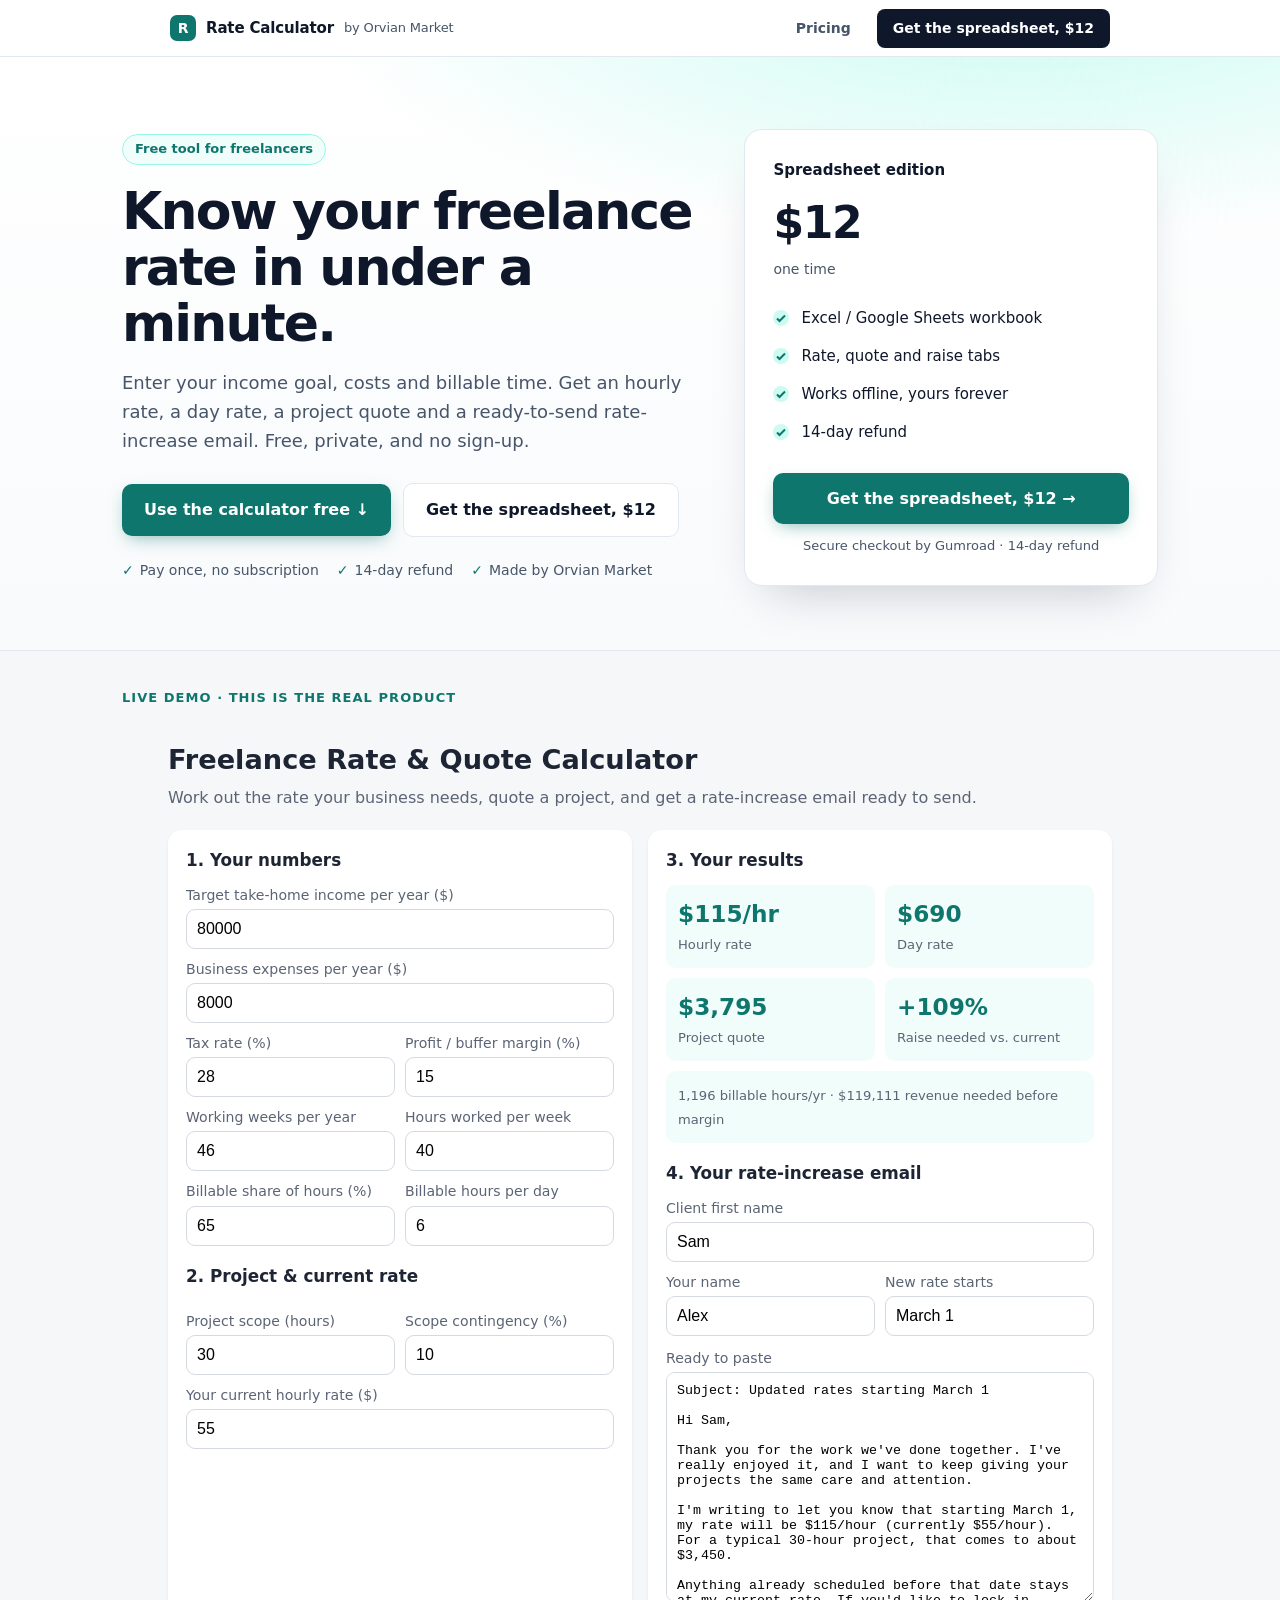
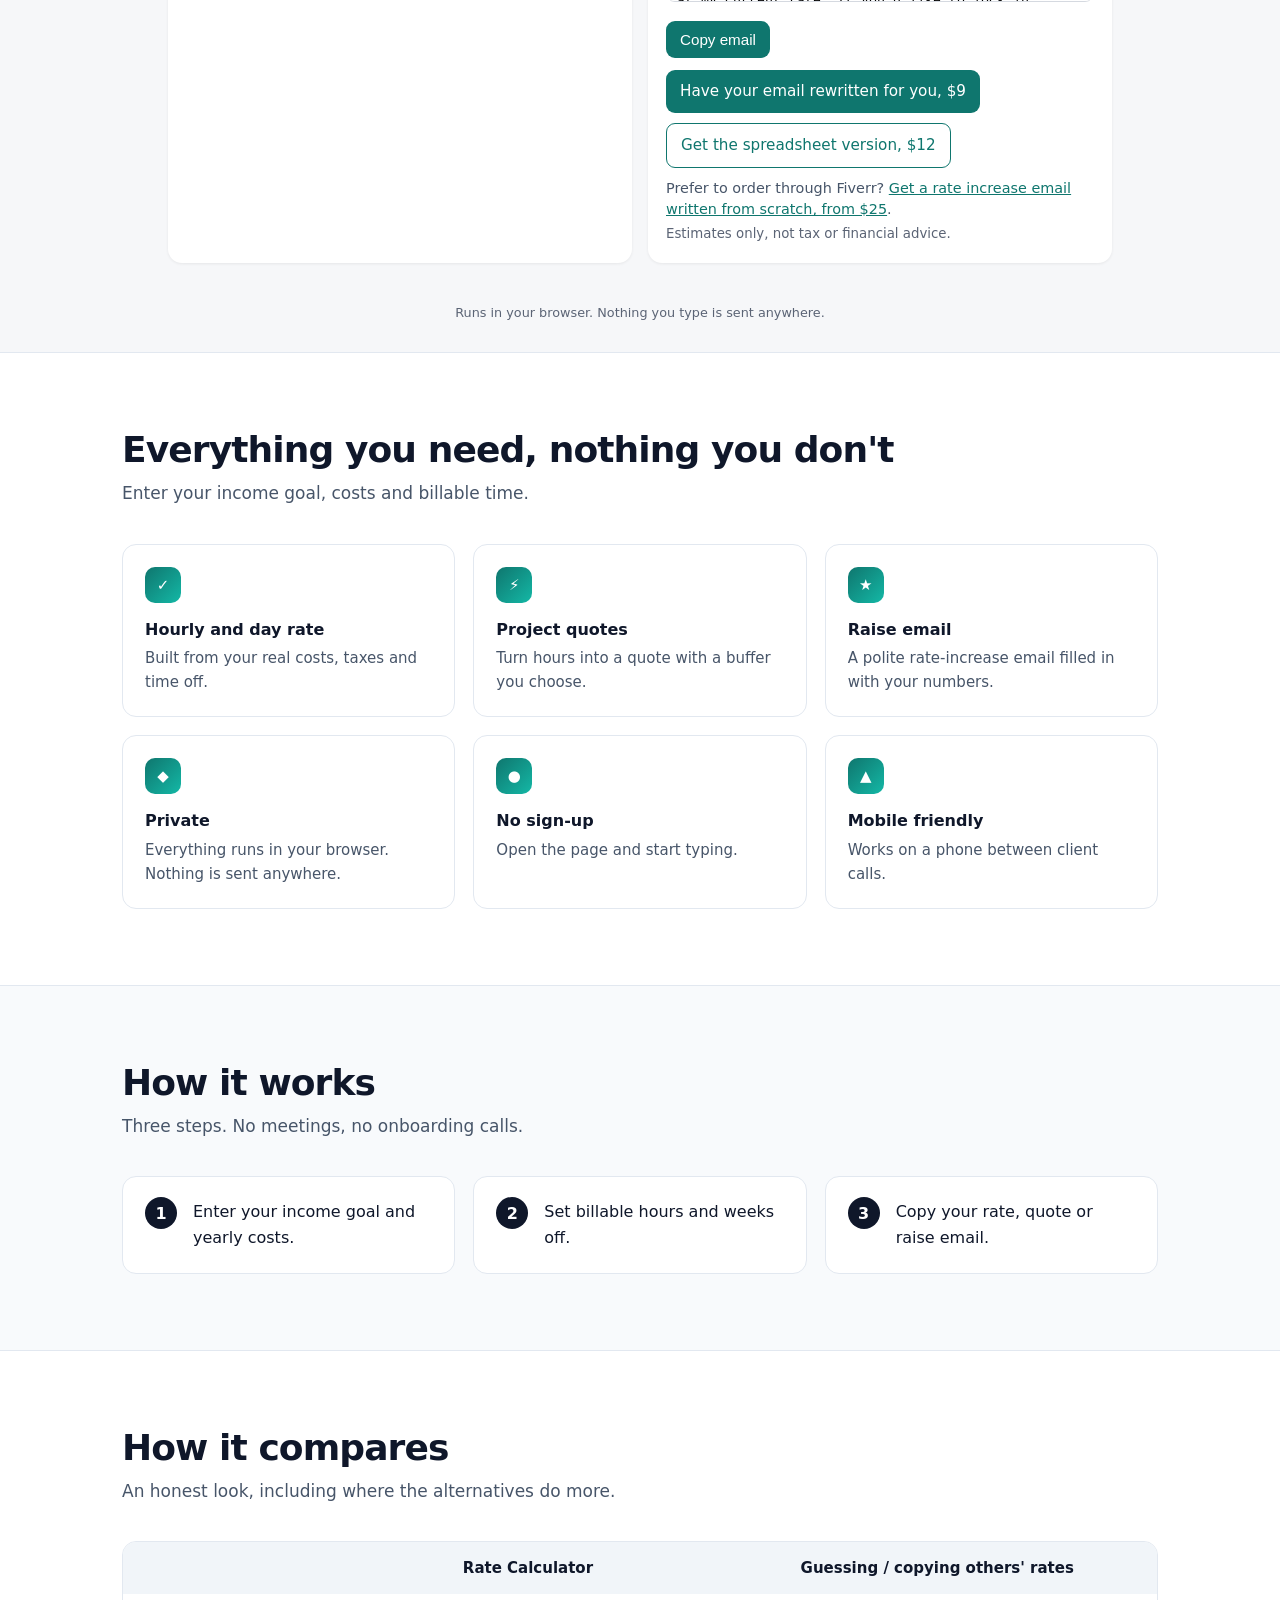
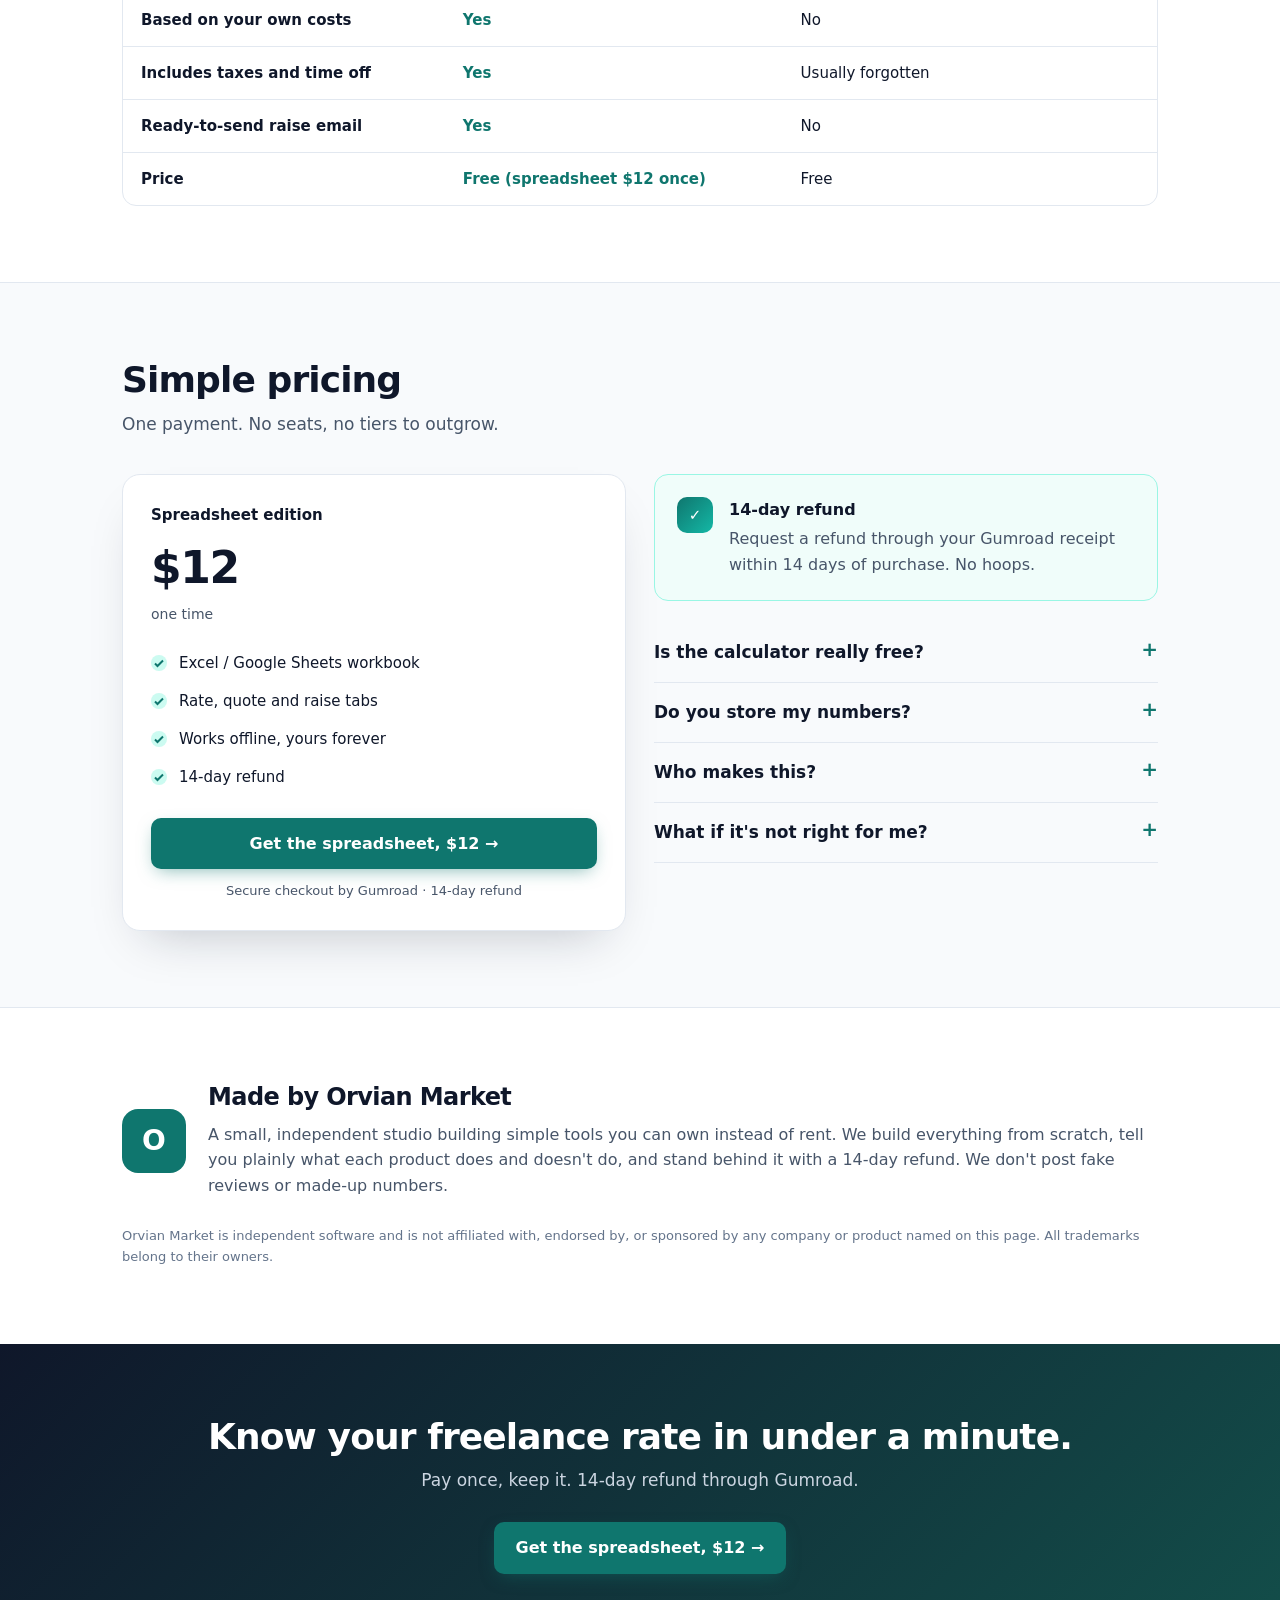
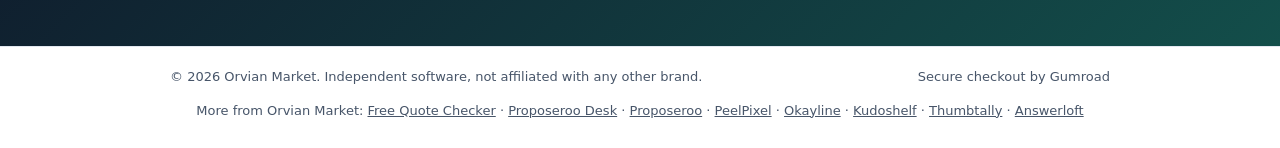
==== commit 58efffb6: "Calculator: add Fiverr gig link under the email CTAs (+fiverr_click event)" ====
--- a/index.html
+++ b/index.html
@@ -4,10 +4,10 @@
 <script>window.dataLayer=window.dataLayer||[];function gtag(){dataLayer.push(arguments);}gtag('js',new Date());gtag('config','G-F3QH6E9QR7');
 document.addEventListener('click',function(e){var a=e.target&&e.target.closest?e.target.closest('a[href*="gumroad.com"]'):null;if(!a)return;var m=a.href.match(/\/l\/([^\/?#]+)/),s=m?m[1]:'';var N={"answerloft":"Answerloft","bcmhvk":"Okayline","bjkyj":"Thumbtally","ekunvc":"Proposeroo Team","ijsmuq":"PeelPixel Pro","kzjcwp":"Proposeroo Pro","lyrgdx":"Rate Calculator Spreadsheet","pckinc":"Rate-Raise Email Rewrite","kudoshelf":"Kudoshelf","proposeroo-desk":"Proposeroo Desk","proposeroo-desk-team":"Proposeroo Desk Team","ctitql":"Freelance Rate Pack","jtocar":"Client OS","vwxgu":"Prompt Pack","oellyq":"Budget Template","bffum":"Rate Mini (free)","mceana":"Freelancer Toolkit Bundle","nqpwfg":"Raise Emails (free)"};gtag('event','buy_click',{product_name:a.getAttribute('data-product')||N[s]||s||'gumroad',product_slug:s,link_url:a.href,link_text:(a.textContent||'').trim().slice(0,80),transport_type:'beacon'});},true);</script>
 <meta name="viewport" content="width=device-width,initial-scale=1">
-<title>Free Freelance Rate &amp; Quote Calculator | Orvian Market</title><meta property="og:image" content="https://orvianmarketplace.com/rate-calculator/assets/og.png"><meta property="og:image:width" content="1200"><meta property="og:image:height" content="630"><meta property="og:image:alt" content="Free Freelance Rate &amp; Quote Calculator | Orvian Market"><meta name="twitter:card" content="summary_large_image"><meta name="twitter:image" content="https://orvianmarketplace.com/rate-calculator/assets/og.png"><meta name="description" content="Work out your hourly rate, day rate and project quote from your real costs, plus a ready-to-send raise email. Free and private."><link rel="canonical" href="https://orvianmarketplace.com/rate-calculator/">
+<title>Free Freelance Rate & Quote Calculator | Orvian Market</title><meta property="og:image" content="https://orvianmarketplace.com/rate-calculator/assets/og.png"><meta property="og:image:width" content="1200"><meta property="og:image:height" content="630"><meta property="og:image:alt" content="Free Freelance Rate & Quote Calculator | Orvian Market"><meta name="twitter:card" content="summary_large_image"><meta name="twitter:image" content="https://orvianmarketplace.com/rate-calculator/assets/og.png"><meta name="description" content="Work out your hourly rate, day rate and project quote from your real costs, plus a ready-to-send raise email. Free and private."><link rel="canonical" href="https://orvianmarketplace.com/rate-calculator/">
 <meta property="og:url" content="https://orvianmarketplace.com/rate-calculator/">
 <meta property="og:type" content="website">
-<meta property="og:title" content="Free Freelance Rate &amp; Quote Calculator | Orvian Market"><meta property="og:description" content="Work out your hourly rate, day rate and project quote from your real costs, plus a ready-to-send raise email. Free and private.">
+<meta property="og:title" content="Free Freelance Rate & Quote Calculator | Orvian Market"><meta property="og:description" content="Work out your hourly rate, day rate and project quote from your real costs, plus a ready-to-send raise email. Free and private.">
 <style>
 :root{--ink:#1d2433;--mute:#5b6475;--acc:#0f766e;--bg:#f6f7f9;--card:#fff}
 *{box-sizing:border-box}body{margin:0;font:16px/1.5 system-ui,-apple-system,Segoe UI,Roboto,sans-serif;color:var(--ink);background:var(--bg)}
@@ -114,7 +114,7 @@
 <div class="om-ctas"><a class="om-b1" href="#om-demo">Use the calculator free &darr;</a><a class="om-b2" href="https://jhodges6.gumroad.com/l/lyrgdx?utm_source=calculator" target="_blank" rel="noopener">Get the spreadsheet, $12</a></div>
 <div class="om-meta"><span>Pay once, no subscription</span><span>14-day refund</span><span>Made by Orvian Market</span></div></div><div class="om-card" aria-label="Pricing"><p class="om-plan">Spreadsheet edition</p><p class="om-price">$12</p><p class="om-per">one time</p><ul class="om-ck"><li>Excel / Google Sheets workbook</li><li>Rate, quote and raise tabs</li><li>Works offline, yours forever</li><li>14-day refund</li></ul><a class="om-b1" href="https://jhodges6.gumroad.com/l/lyrgdx?utm_source=calculator" target="_blank" rel="noopener">Get the spreadsheet, $12 &rarr;</a><p class="om-small">Secure checkout by Gumroad · 14-day refund</p></div></div></div></div>
 <p class="om-demo-label" id="om-demo">Live demo &middot; this is the real product</p><!--/om-hero-->
-<header><h1>Freelance Rate &amp; Quote Calculator</h1><p>Work out the rate your business needs, quote a project, and get a rate-increase email ready to send.</p></header>
+<header><h1>Freelance Rate & Quote Calculator</h1><p>Work out the rate your business needs, quote a project, and get a rate-increase email ready to send.</p></header>
 <main>
 <section><h2>1. Your numbers</h2>
 <label for="income">Target take-home income per year ($)</label><input id="income" type="number" value="80000">
@@ -125,7 +125,7 @@
 <div><label for="hpw">Hours worked per week</label><input id="hpw" type="number" value="40"></div></div>
 <div class="row"><div><label for="bill">Billable share of hours (%)</label><input id="bill" type="number" value="65"></div>
 <div><label for="day">Billable hours per day</label><input id="day" type="number" value="6"></div></div>
-<h2 style="margin-top:18px">2. Project &amp; current rate</h2>
+<h2 style="margin-top:18px">2. Project & current rate</h2>
 <div class="row"><div><label for="scope">Project scope (hours)</label><input id="scope" type="number" value="30"></div>
 <div><label for="contingency">Scope contingency (%)</label><input id="contingency" type="number" value="10"></div></div>
 <label for="current">Your current hourly rate ($)</label><input id="current" type="number" value="55">
@@ -146,6 +146,8 @@
 <div class="ctas">
 <a class="cta" id="ctaFiverr" href="https://jhodges6.gumroad.com/l/pckinc?utm_source=calculator" target="_blank" rel="noopener">Have your email rewritten for you, $9</a>
 <a class="cta alt" id="ctaSheet" href="https://jhodges6.gumroad.com/l/lyrgdx?utm_source=calculator" target="_blank" rel="noopener">Get the spreadsheet version, $12</a></div>
+<p style="margin:10px 0 0;font-size:.9rem;color:#475569">Prefer to order through Fiverr? <a id="ctaFiverrGig" style="color:var(--acc)" href="https://www.fiverr.com/orvianmarket/write-your-price-increase-letter-or-rate-increase-email-for-clients" target="_blank" rel="noopener">Get a rate increase email written from scratch, from $25</a>.</p>
+<script>document.getElementById("ctaFiverrGig").addEventListener("click",function(){if(window.gtag)gtag("event","fiverr_click",{gig:"rate-increase-email",link_url:this.href,transport_type:"beacon"});});</script>
 <small>Estimates only, not tax or financial advice.</small>
 </section></main>
 <footer>Runs in your browser. Nothing you type is sent anywhere.</footer>
